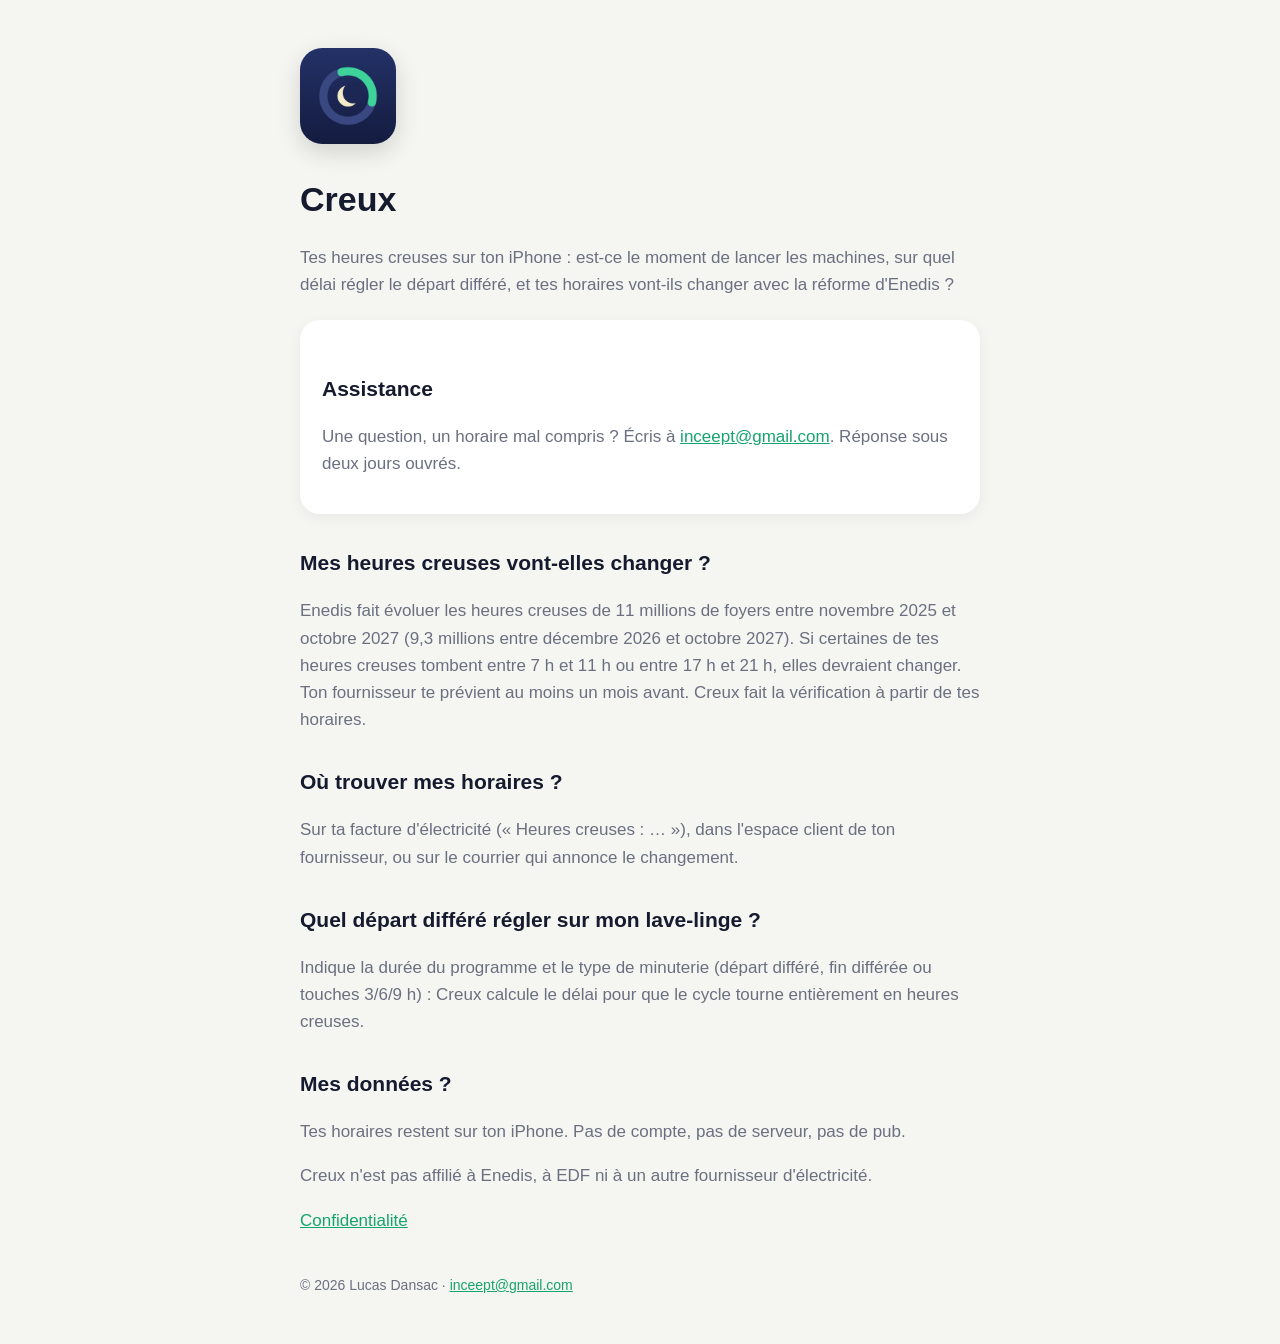
==== index.html @ 55c5c660 "Site Creux : assistance et confidentialité Co-Authored-By: Claude Opus 5.5 <noreply@anthropic.com>" ====
<!doctype html>
<html lang="fr"><head><meta charset="utf-8"><meta name="viewport" content="width=device-width,initial-scale=1">
<title>Creux — Assistance</title><meta name="description" content="Tes heures creuses sur iPhone : est-ce le moment de lancer les machines, quel départ différé régler, et tes horaires vont-ils changer avec la réforme Enedis ?"><link rel="stylesheet" href="style.css"></head>
<body><main><img class="icon" src="icon.png" alt="">
<h1>Creux</h1><p>Tes heures creuses sur ton iPhone : est-ce le moment de lancer les machines, sur quel délai régler le départ différé, et tes horaires vont-ils changer avec la réforme d'Enedis ?</p>
<div class="card"><h2>Assistance</h2><p>Une question, un horaire mal compris ? Écris à <a href="mailto:inceept@gmail.com?subject=Creux">inceept@gmail.com</a>. Réponse sous deux jours ouvrés.</p></div>
<h2>Mes heures creuses vont-elles changer ?</h2>
<p>Enedis fait évoluer les heures creuses de 11 millions de foyers entre novembre 2025 et octobre 2027 (9,3 millions entre décembre 2026 et octobre 2027). Si certaines de tes heures creuses tombent entre 7 h et 11 h ou entre 17 h et 21 h, elles devraient changer. Ton fournisseur te prévient au moins un mois avant. Creux fait la vérification à partir de tes horaires.</p>
<h2>Où trouver mes horaires ?</h2><p>Sur ta facture d'électricité (« Heures creuses : … »), dans l'espace client de ton fournisseur, ou sur le courrier qui annonce le changement.</p>
<h2>Quel départ différé régler sur mon lave-linge ?</h2><p>Indique la durée du programme et le type de minuterie (départ différé, fin différée ou touches 3/6/9 h) : Creux calcule le délai pour que le cycle tourne entièrement en heures creuses.</p>
<h2>Mes données ?</h2><p>Tes horaires restent sur ton iPhone. Pas de compte, pas de serveur, pas de pub.</p>
<p>Creux n'est pas affilié à Enedis, à EDF ni à un autre fournisseur d'électricité.</p>
<p><a href="confidentialite.html">Confidentialité</a></p><footer>© 2026 Lucas Dansac · <a href="mailto:inceept@gmail.com">inceept@gmail.com</a></footer></main></body></html>
---- style.css ----
:root{--bg:#F5F6F1;--ink:#151A2E;--muted:#6B6F80;--accent:#16A36F;--card:#fff}
@media (prefers-color-scheme:dark){:root{--bg:#0E1120;--ink:#F3F1EC;--muted:#A8ABB8;--card:#1B1E2E}}
*{box-sizing:border-box}body{margin:0;background:var(--bg);color:var(--ink);font:17px/1.6 -apple-system,BlinkMacSystemFont,"Segoe UI",sans-serif}
main{max-width:720px;margin:0 auto;padding:48px 20px}img.icon{width:96px;height:96px;border-radius:22px;box-shadow:0 8px 24px rgba(0,0,0,.15)}
h1{font-size:34px;margin:20px 0 6px}h2{font-size:21px;margin-top:32px}p,li{color:var(--muted)}a{color:var(--accent)}
.card{background:var(--card);border-radius:20px;padding:20px 22px;margin:22px 0;box-shadow:0 4px 16px rgba(0,0,0,.05)}
footer{margin-top:40px;font-size:14px;color:var(--muted)}
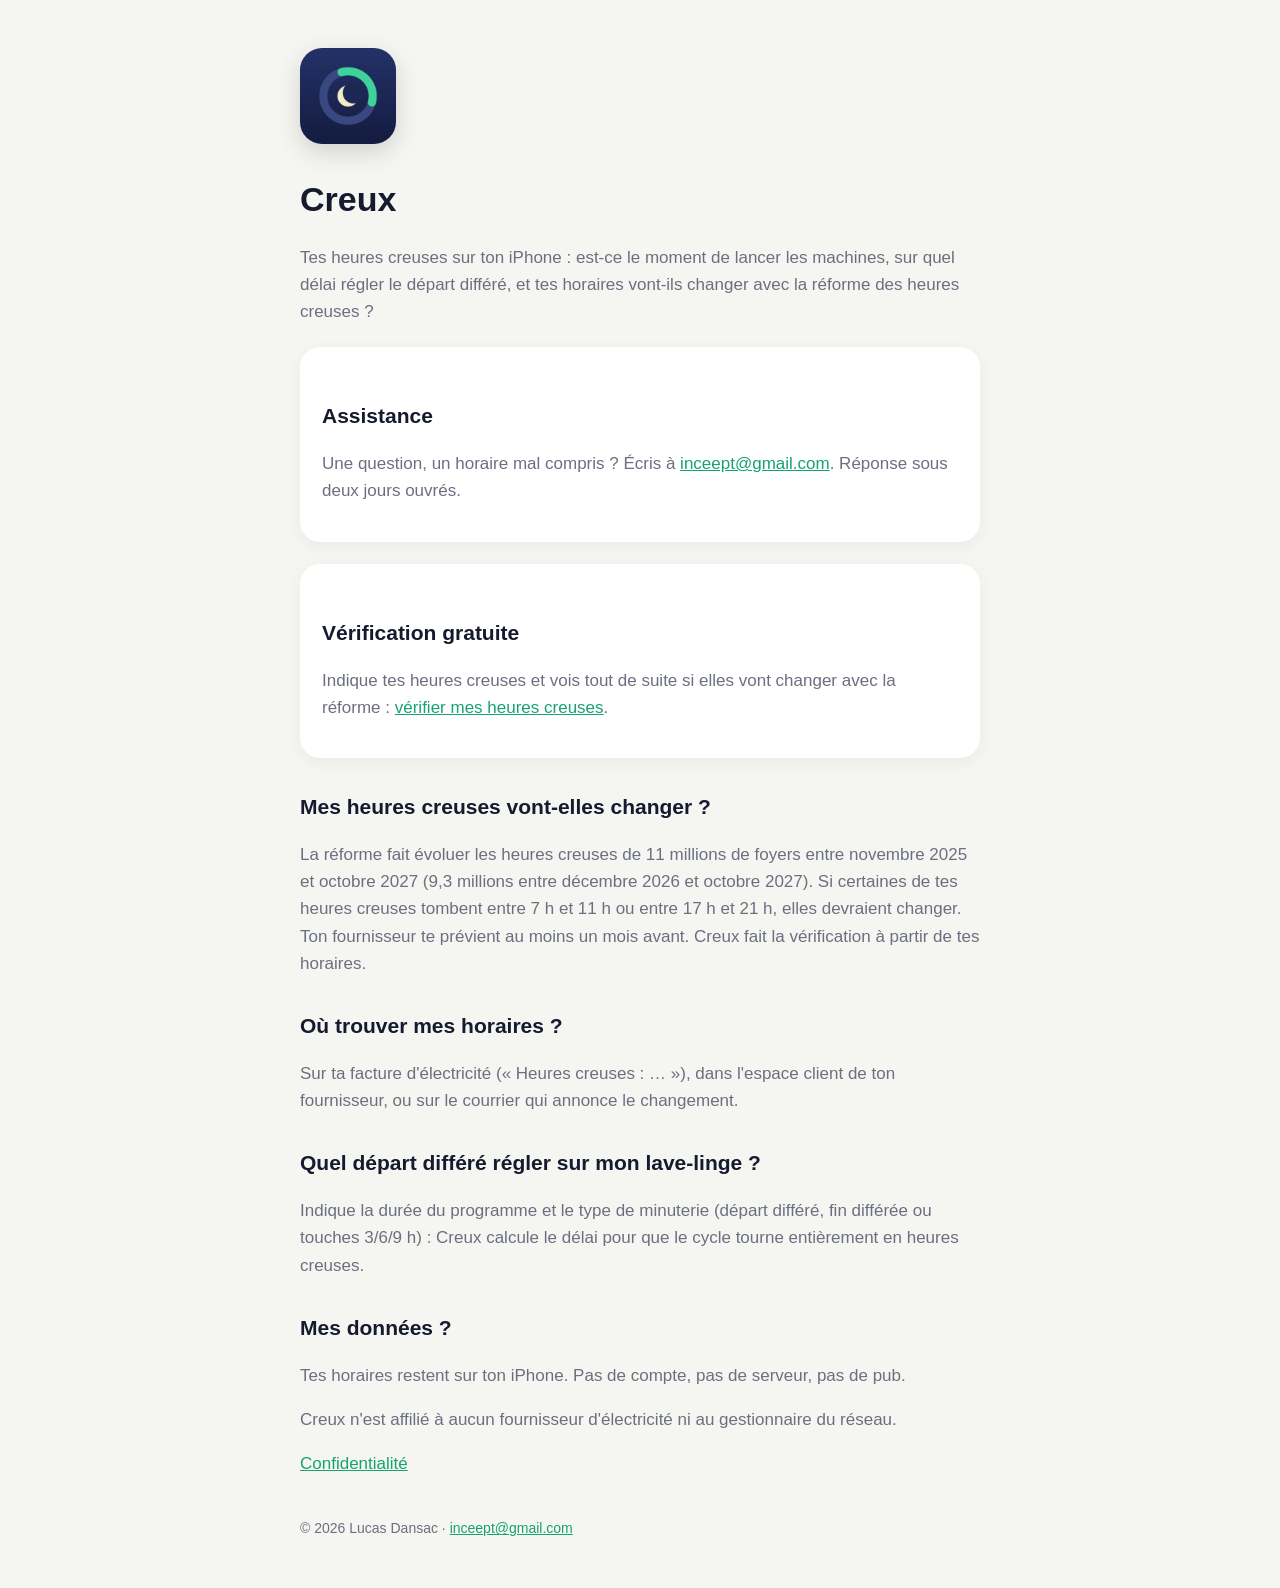
==== commit 7d5fa3b8: "Vérification gratuite des heures creuses (réforme), renvoie vers Creux ; marques retirées du site - " ====
--- a/index.html
+++ b/index.html
@@ -1,13 +1,14 @@
 <!doctype html>
 <html lang="fr"><head><meta charset="utf-8"><meta name="viewport" content="width=device-width,initial-scale=1">
-<title>Creux — Assistance</title><meta name="description" content="Tes heures creuses sur iPhone : est-ce le moment de lancer les machines, quel départ différé régler, et tes horaires vont-ils changer avec la réforme Enedis ?"><link rel="stylesheet" href="style.css"></head>
+<title>Creux — Assistance</title><meta name="description" content="Tes heures creuses sur iPhone : est-ce le moment de lancer les machines, quel départ différé régler, et tes horaires vont-ils changer avec la réforme des heures creuses ?"><link rel="stylesheet" href="style.css"></head>
 <body><main><img class="icon" src="icon.png" alt="">
-<h1>Creux</h1><p>Tes heures creuses sur ton iPhone : est-ce le moment de lancer les machines, sur quel délai régler le départ différé, et tes horaires vont-ils changer avec la réforme d'Enedis ?</p>
+<h1>Creux</h1><p>Tes heures creuses sur ton iPhone : est-ce le moment de lancer les machines, sur quel délai régler le départ différé, et tes horaires vont-ils changer avec la réforme des heures creuses ?</p>
 <div class="card"><h2>Assistance</h2><p>Une question, un horaire mal compris ? Écris à <a href="mailto:inceept@gmail.com?subject=Creux">inceept@gmail.com</a>. Réponse sous deux jours ouvrés.</p></div>
+<div class="card"><h2>Vérification gratuite</h2><p>Indique tes heures creuses et vois tout de suite si elles vont changer avec la réforme : <a href="verifier-heures-creuses.html">vérifier mes heures creuses</a>.</p></div>
 <h2>Mes heures creuses vont-elles changer ?</h2>
-<p>Enedis fait évoluer les heures creuses de 11 millions de foyers entre novembre 2025 et octobre 2027 (9,3 millions entre décembre 2026 et octobre 2027). Si certaines de tes heures creuses tombent entre 7 h et 11 h ou entre 17 h et 21 h, elles devraient changer. Ton fournisseur te prévient au moins un mois avant. Creux fait la vérification à partir de tes horaires.</p>
+<p>La réforme fait évoluer les heures creuses de 11 millions de foyers entre novembre 2025 et octobre 2027 (9,3 millions entre décembre 2026 et octobre 2027). Si certaines de tes heures creuses tombent entre 7 h et 11 h ou entre 17 h et 21 h, elles devraient changer. Ton fournisseur te prévient au moins un mois avant. Creux fait la vérification à partir de tes horaires.</p>
 <h2>Où trouver mes horaires ?</h2><p>Sur ta facture d'électricité (« Heures creuses : … »), dans l'espace client de ton fournisseur, ou sur le courrier qui annonce le changement.</p>
 <h2>Quel départ différé régler sur mon lave-linge ?</h2><p>Indique la durée du programme et le type de minuterie (départ différé, fin différée ou touches 3/6/9 h) : Creux calcule le délai pour que le cycle tourne entièrement en heures creuses.</p>
 <h2>Mes données ?</h2><p>Tes horaires restent sur ton iPhone. Pas de compte, pas de serveur, pas de pub.</p>
-<p>Creux n'est pas affilié à Enedis, à EDF ni à un autre fournisseur d'électricité.</p>
+<p>Creux n'est affilié à aucun fournisseur d'électricité ni au gestionnaire du réseau.</p>
 <p><a href="confidentialite.html">Confidentialité</a></p><footer>© 2026 Lucas Dansac · <a href="mailto:inceept@gmail.com">inceept@gmail.com</a></footer></main></body></html>
--- a/style.css
+++ b/style.css
@@ -4,4 +4,21 @@
 main{max-width:720px;margin:0 auto;padding:48px 20px}img.icon{width:96px;height:96px;border-radius:22px;box-shadow:0 8px 24px rgba(0,0,0,.15)}
 h1{font-size:34px;margin:20px 0 6px}h2{font-size:21px;margin-top:32px}p,li{color:var(--muted)}a{color:var(--accent)}
 .card{background:var(--card);border-radius:20px;padding:20px 22px;margin:22px 0;box-shadow:0 4px 16px rgba(0,0,0,.05)}
-footer{margin-top:40px;font-size:14px;color:var(--muted)}+footer{margin-top:40px;font-size:14px;color:var(--muted)}.petit{font-size:17px;margin-top:0}
+.plage{display:flex;align-items:center;gap:8px;flex-wrap:wrap;margin:8px 0;color:var(--ink)}
+.plage label{display:flex;align-items:center;gap:6px;color:var(--ink)}
+.plage select{font:inherit;padding:7px 8px;border-radius:10px;border:1px solid rgba(127,127,127,.35);background:var(--bg);color:var(--ink)}
+.saison{display:flex;gap:8px;align-items:center;margin:14px 0 6px;color:var(--ink)}
+#ete{border-left:3px solid var(--accent);padding-left:12px}
+#resultat{margin-top:18px}#resultat h2{margin-top:6px}
+.frise{margin:6px 0 14px}.frise svg{width:100%;height:28px;border-radius:8px;background:rgba(127,127,127,.12);display:block}
+.frise .pic{fill:rgba(220,70,60,.28)}.frise .creux{fill:var(--accent)}
+.heures{position:relative;height:18px;font-size:12px;color:var(--muted)}.heures span{position:absolute;transform:translateX(-50%)}
+.heures span:first-child{transform:none}.heures span:last-child{transform:translateX(-100%)}
+.legende{font-size:14px;margin:4px 0}.pastille{display:inline-block;width:12px;height:12px;border-radius:3px;vertical-align:-1px}
+.pastille.creux{background:var(--accent)}.pastille.pic{background:rgba(220,70,60,.35)}
+.constat{border-radius:12px;padding:10px 12px;color:var(--ink)}.constat.ok{background:rgba(22,163,111,.12)}.constat.warning{background:rgba(232,150,40,.15)}
+.note{font-size:13px}
+.cta{background:var(--accent);border-radius:20px;padding:20px 22px;margin:28px 0}.cta p,.cta strong{color:#fff}
+.cta .btn{display:inline-block;background:#fff;color:#0E7A52;font-weight:700;border-radius:12px;padding:10px 16px;text-decoration:none;margin-top:6px}
+.heures span{white-space:nowrap}
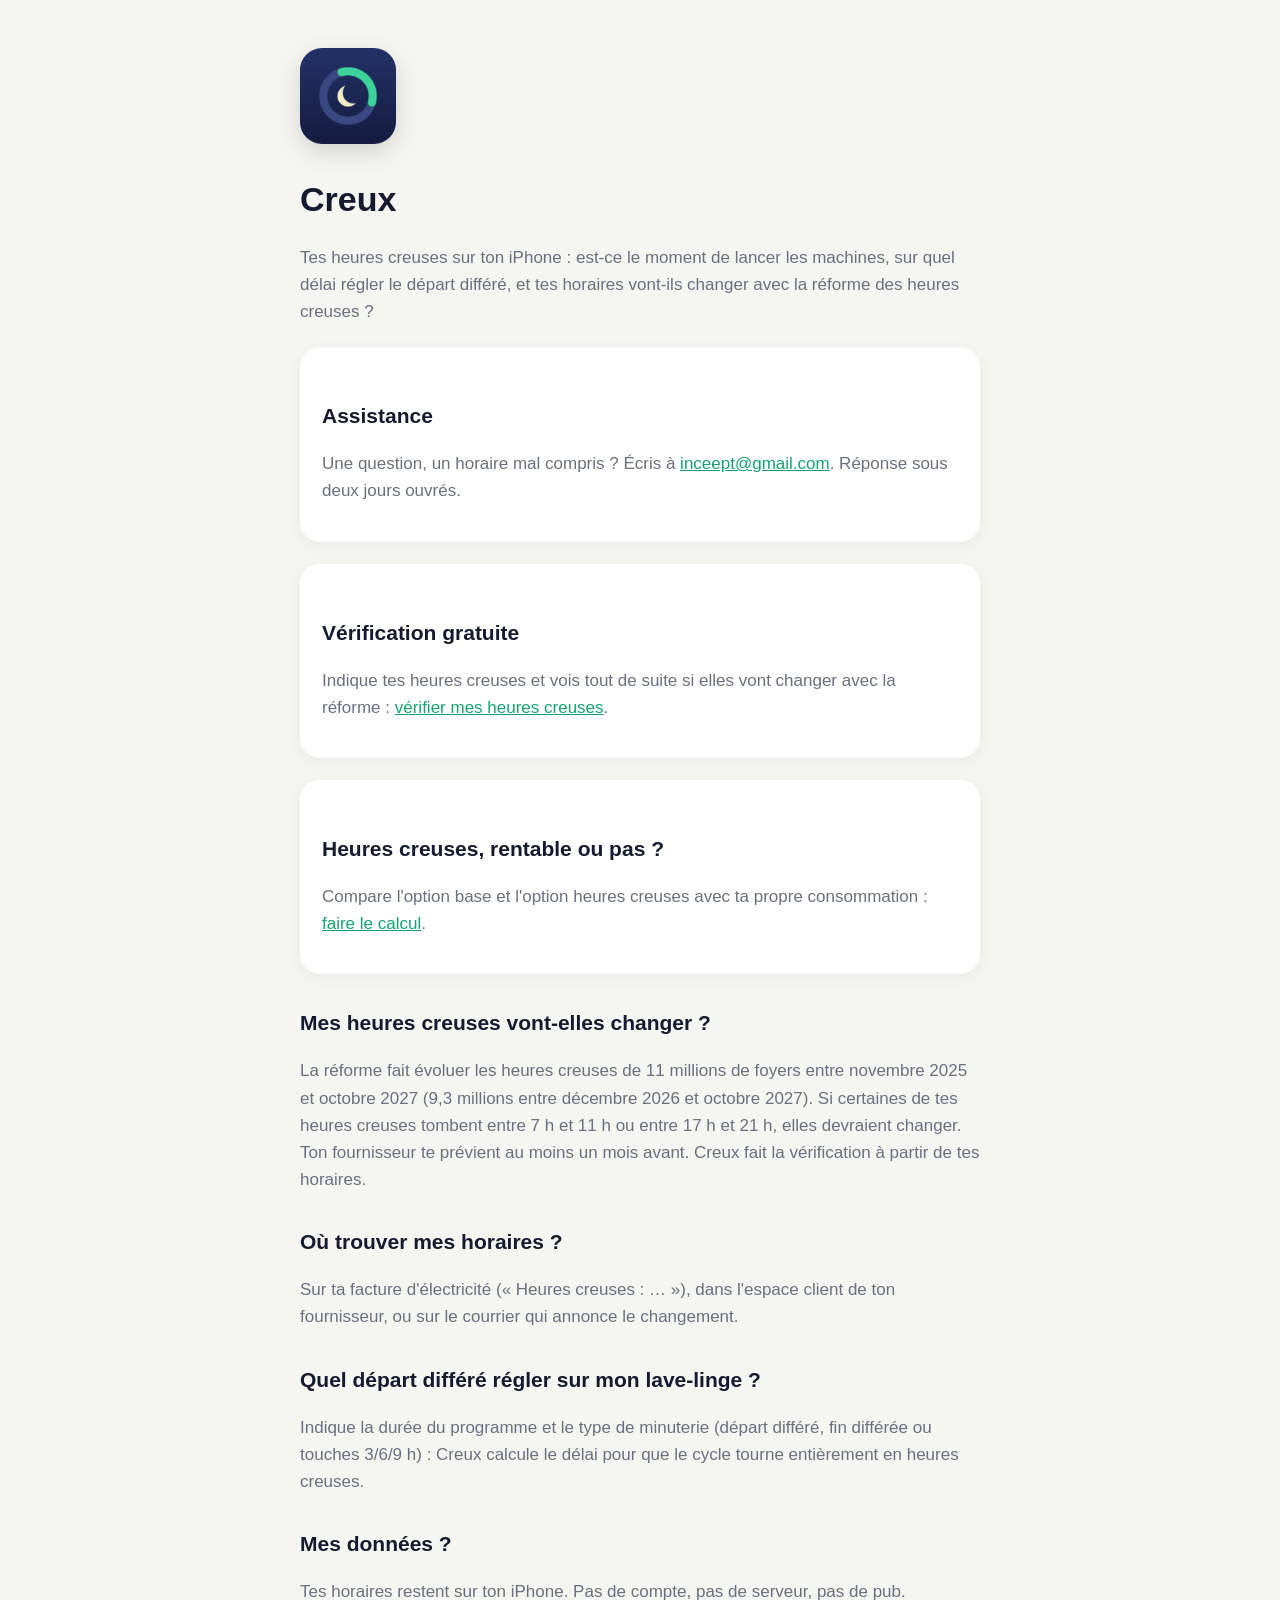
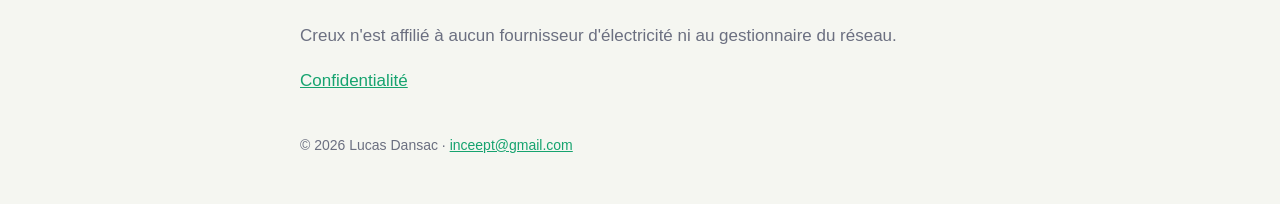
==== commit af8de03d: "Simulateur gratuit : l'option heures creuses est-elle rentable ? Base contre HP/HC avec la consommat" ====
--- a/index.html
+++ b/index.html
@@ -5,6 +5,7 @@
 <h1>Creux</h1><p>Tes heures creuses sur ton iPhone : est-ce le moment de lancer les machines, sur quel délai régler le départ différé, et tes horaires vont-ils changer avec la réforme des heures creuses ?</p>
 <div class="card"><h2>Assistance</h2><p>Une question, un horaire mal compris ? Écris à <a href="mailto:inceept@gmail.com?subject=Creux">inceept@gmail.com</a>. Réponse sous deux jours ouvrés.</p></div>
 <div class="card"><h2>Vérification gratuite</h2><p>Indique tes heures creuses et vois tout de suite si elles vont changer avec la réforme : <a href="verifier-heures-creuses.html">vérifier mes heures creuses</a>.</p></div>
+<div class="card"><h2>Heures creuses, rentable ou pas ?</h2><p>Compare l'option base et l'option heures creuses avec ta propre consommation : <a href="heures-creuses-rentable.html">faire le calcul</a>.</p></div>
 <h2>Mes heures creuses vont-elles changer ?</h2>
 <p>La réforme fait évoluer les heures creuses de 11 millions de foyers entre novembre 2025 et octobre 2027 (9,3 millions entre décembre 2026 et octobre 2027). Si certaines de tes heures creuses tombent entre 7 h et 11 h ou entre 17 h et 21 h, elles devraient changer. Ton fournisseur te prévient au moins un mois avant. Creux fait la vérification à partir de tes horaires.</p>
 <h2>Où trouver mes horaires ?</h2><p>Sur ta facture d'électricité (« Heures creuses : … »), dans l'espace client de ton fournisseur, ou sur le courrier qui annonce le changement.</p>
--- a/style.css
+++ b/style.css
@@ -22,3 +22,11 @@
 .cta{background:var(--accent);border-radius:20px;padding:20px 22px;margin:28px 0}.cta p,.cta strong{color:#fff}
 .cta .btn{display:inline-block;background:#fff;color:#0E7A52;font-weight:700;border-radius:12px;padding:10px 16px;text-decoration:none;margin-top:6px}
 .heures span{white-space:nowrap}
+.champs{display:grid;grid-template-columns:1fr 1fr;gap:14px 18px}
+.champs label{display:flex;flex-direction:column;gap:4px;font-size:14px;color:var(--muted)}
+.champs label span{display:flex;align-items:center;gap:6px;color:var(--ink)}
+.champs input{width:100%;font:inherit;font-size:17px;padding:9px 10px;border-radius:10px;border:1px solid rgba(127,127,127,.35);background:var(--bg);color:var(--ink)}
+.champs small{font-size:12px}
+#resultat table{width:100%;border-collapse:collapse}#resultat td{padding:8px 0;border-top:1px solid rgba(127,127,127,.2);color:var(--ink);vertical-align:top}
+#resultat td:last-child{text-align:right;padding-left:12px}
+@media (max-width:560px){.champs{grid-template-columns:1fr}#resultat td:last-child{text-align:left}}
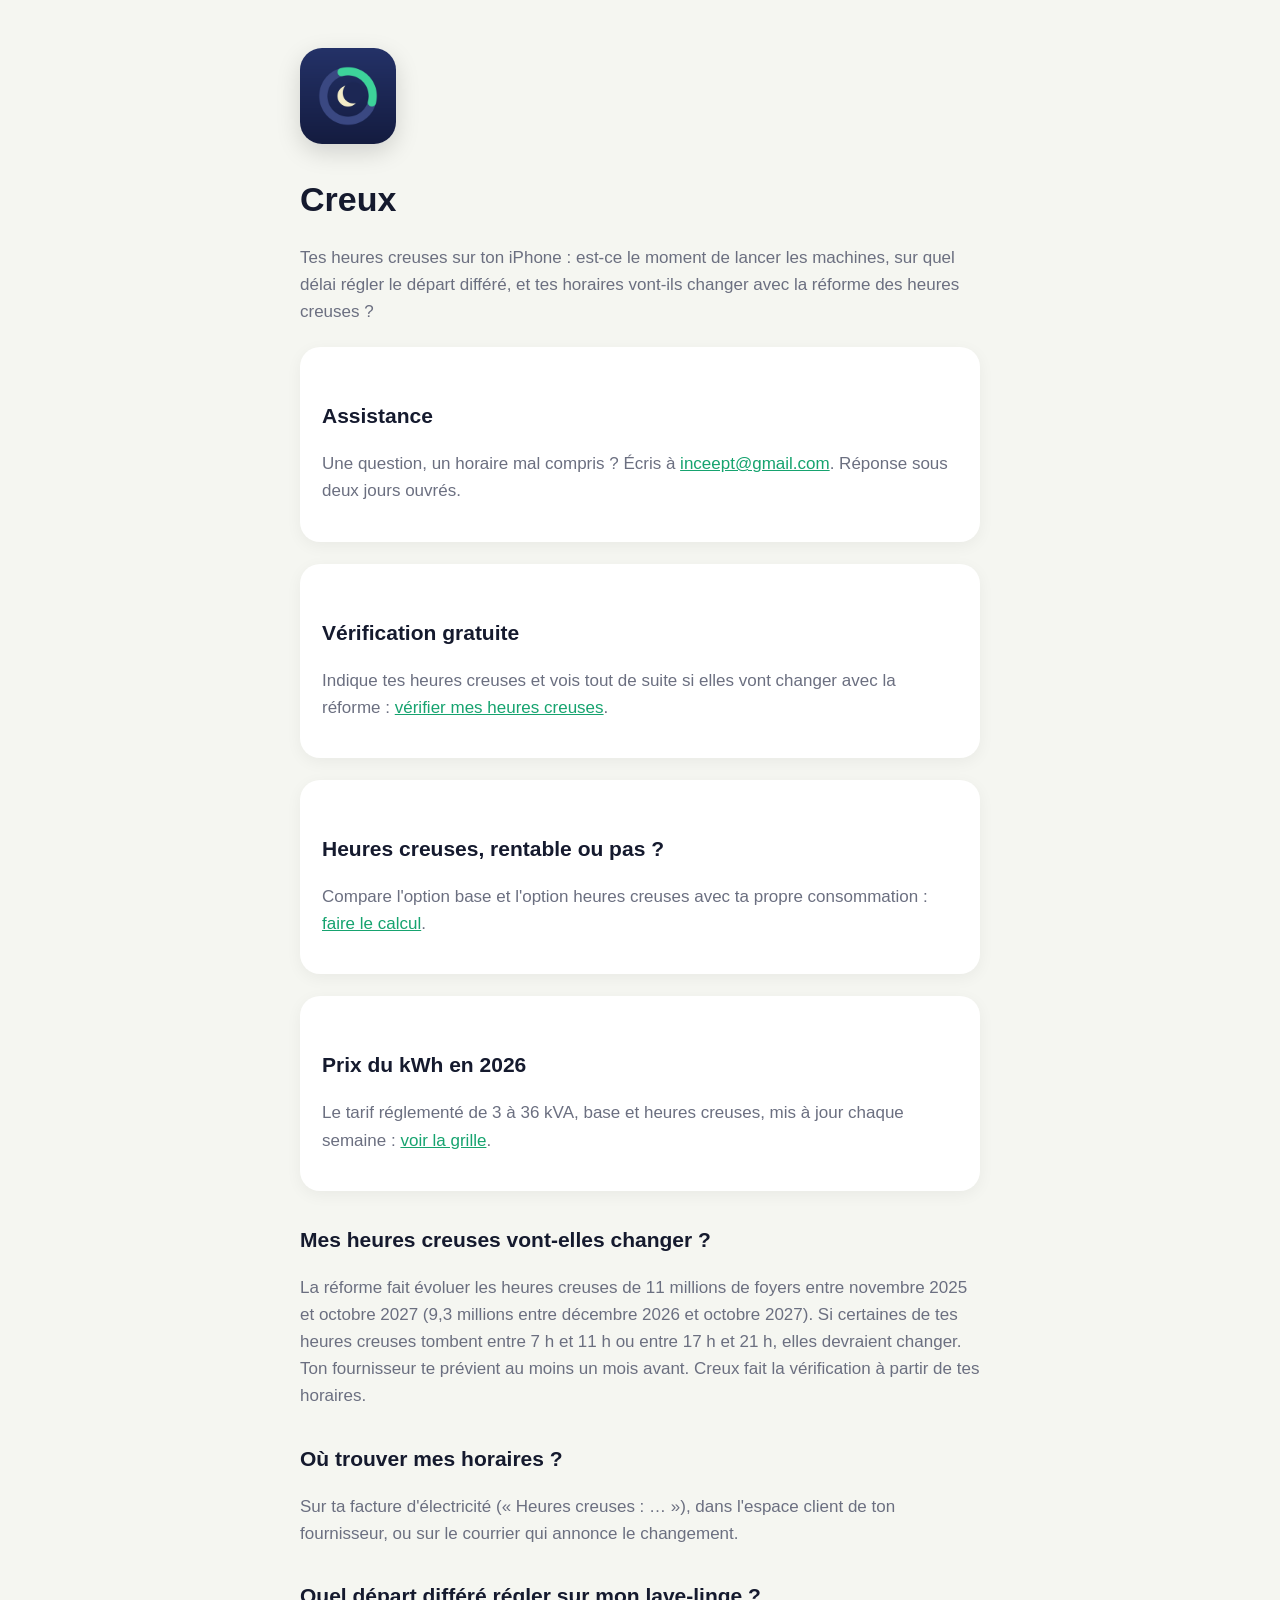
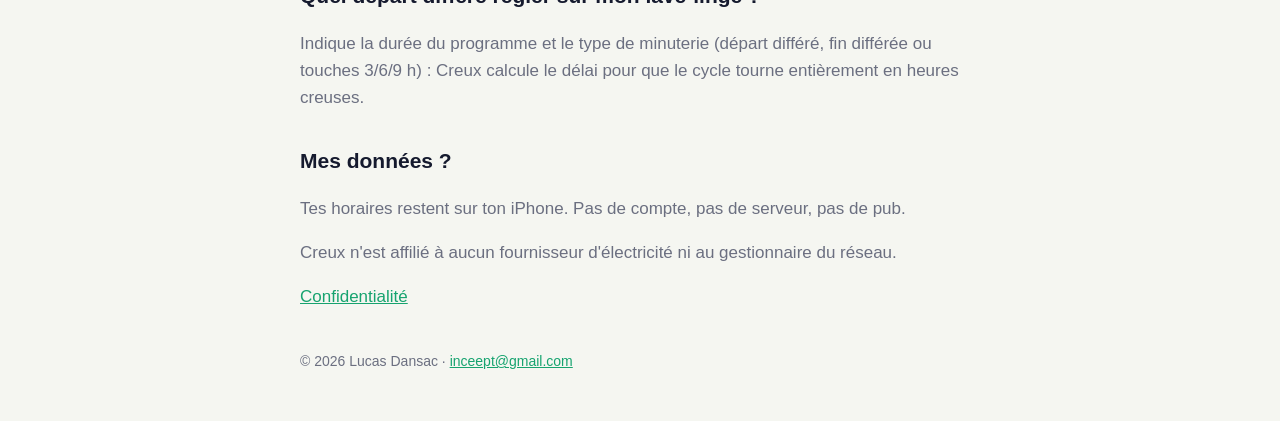
==== commit cfad5785: "Grille des prix du kWh de 3 à 36 kVA, régénérée chaque semaine depuis la CRE Co-Authored-By: Claude " ====
--- a/index.html
+++ b/index.html
@@ -6,6 +6,7 @@
 <div class="card"><h2>Assistance</h2><p>Une question, un horaire mal compris ? Écris à <a href="mailto:inceept@gmail.com?subject=Creux">inceept@gmail.com</a>. Réponse sous deux jours ouvrés.</p></div>
 <div class="card"><h2>Vérification gratuite</h2><p>Indique tes heures creuses et vois tout de suite si elles vont changer avec la réforme : <a href="verifier-heures-creuses.html">vérifier mes heures creuses</a>.</p></div>
 <div class="card"><h2>Heures creuses, rentable ou pas ?</h2><p>Compare l'option base et l'option heures creuses avec ta propre consommation : <a href="heures-creuses-rentable.html">faire le calcul</a>.</p></div>
+<div class="card"><h2>Prix du kWh en 2026</h2><p>Le tarif réglementé de 3 à 36 kVA, base et heures creuses, mis à jour chaque semaine : <a href="prix-kwh-electricite.html">voir la grille</a>.</p></div>
 <h2>Mes heures creuses vont-elles changer ?</h2>
 <p>La réforme fait évoluer les heures creuses de 11 millions de foyers entre novembre 2025 et octobre 2027 (9,3 millions entre décembre 2026 et octobre 2027). Si certaines de tes heures creuses tombent entre 7 h et 11 h ou entre 17 h et 21 h, elles devraient changer. Ton fournisseur te prévient au moins un mois avant. Creux fait la vérification à partir de tes horaires.</p>
 <h2>Où trouver mes horaires ?</h2><p>Sur ta facture d'électricité (« Heures creuses : … »), dans l'espace client de ton fournisseur, ou sur le courrier qui annonce le changement.</p>
--- a/style.css
+++ b/style.css
@@ -30,3 +30,7 @@
 #resultat table{width:100%;border-collapse:collapse}#resultat td{padding:8px 0;border-top:1px solid rgba(127,127,127,.2);color:var(--ink);vertical-align:top}
 #resultat td:last-child{text-align:right;padding-left:12px}
 @media (max-width:560px){.champs{grid-template-columns:1fr}#resultat td:last-child{text-align:left}}
+.grille{overflow-x:auto;padding:8px 12px}.grille table{width:100%;border-collapse:collapse;font-size:15px}
+.grille th{font-size:12px;text-align:right;color:var(--muted);font-weight:600;padding:8px 6px;vertical-align:bottom}
+.grille td{text-align:right;padding:8px 6px;border-top:1px solid rgba(127,127,127,.2);color:var(--ink);white-space:nowrap}
+.grille th:first-child,.grille td:first-child{text-align:left}.grille small{color:var(--muted);font-size:12px}
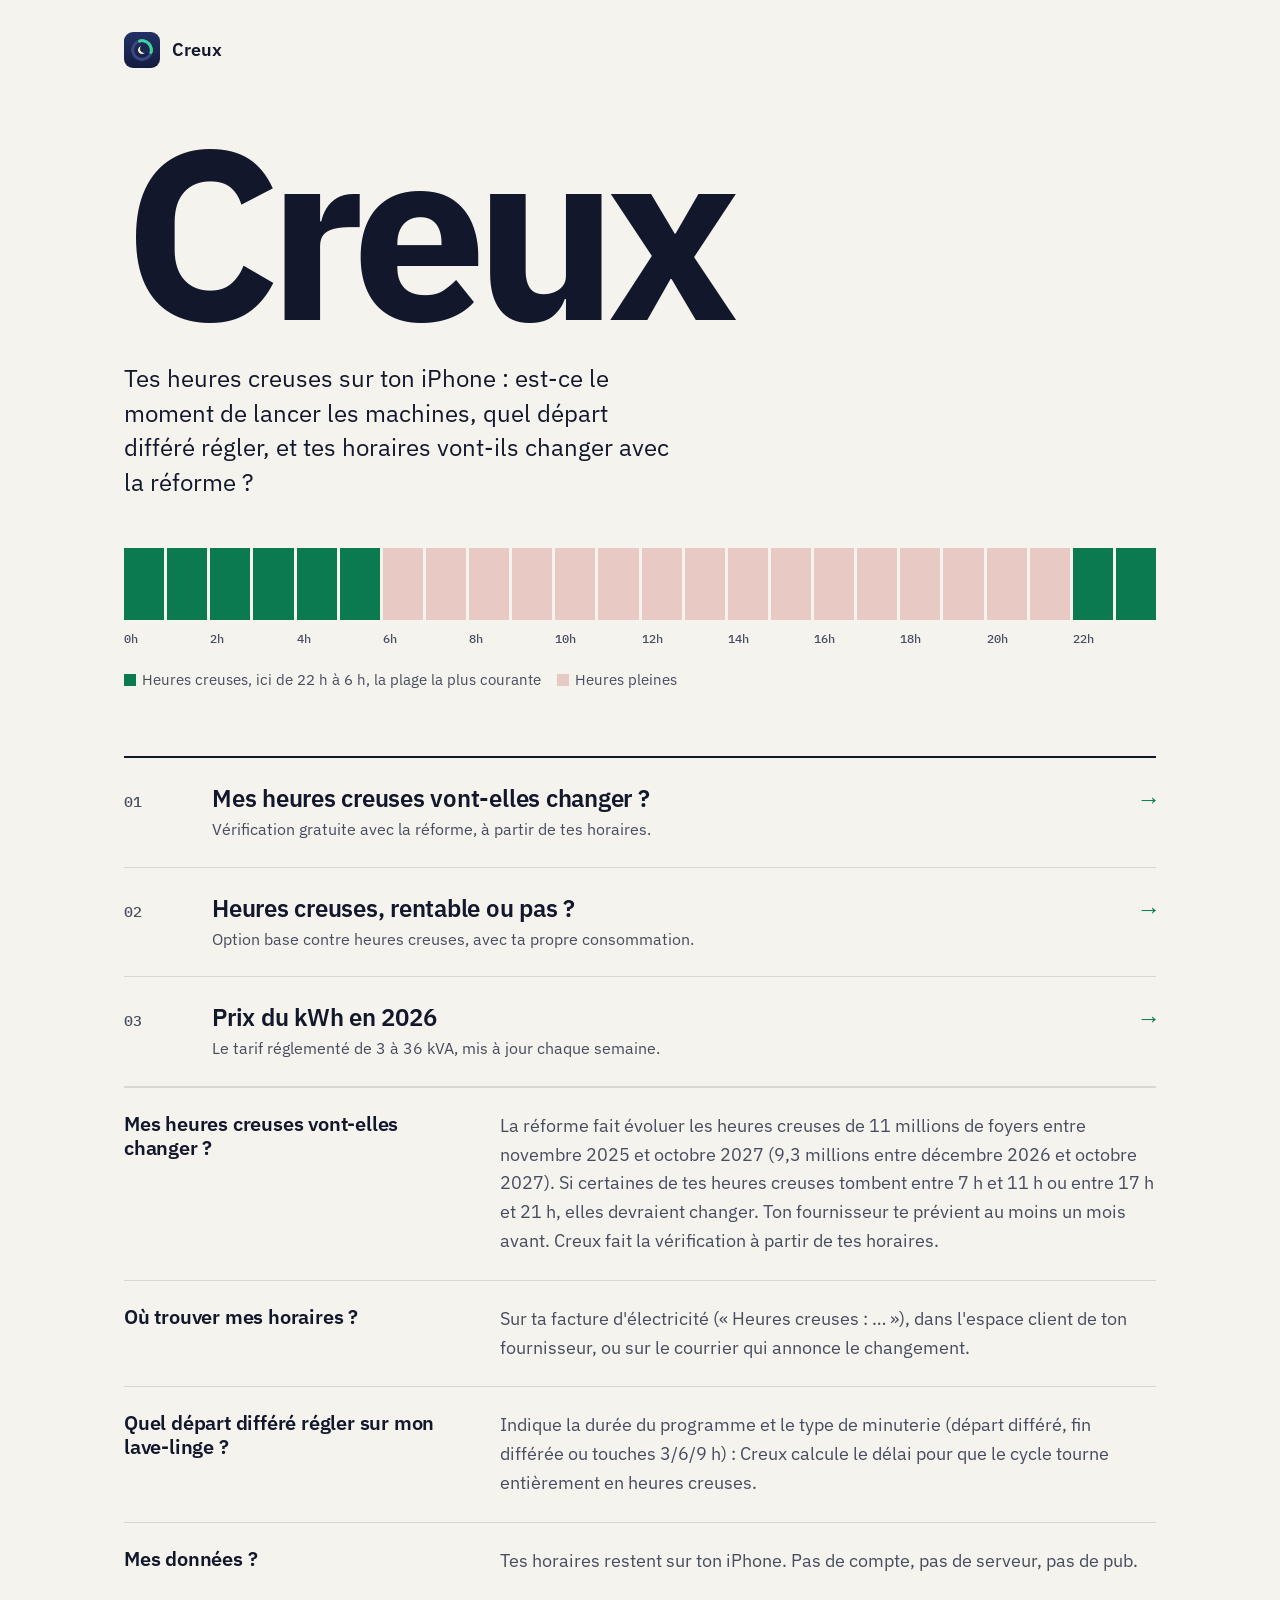
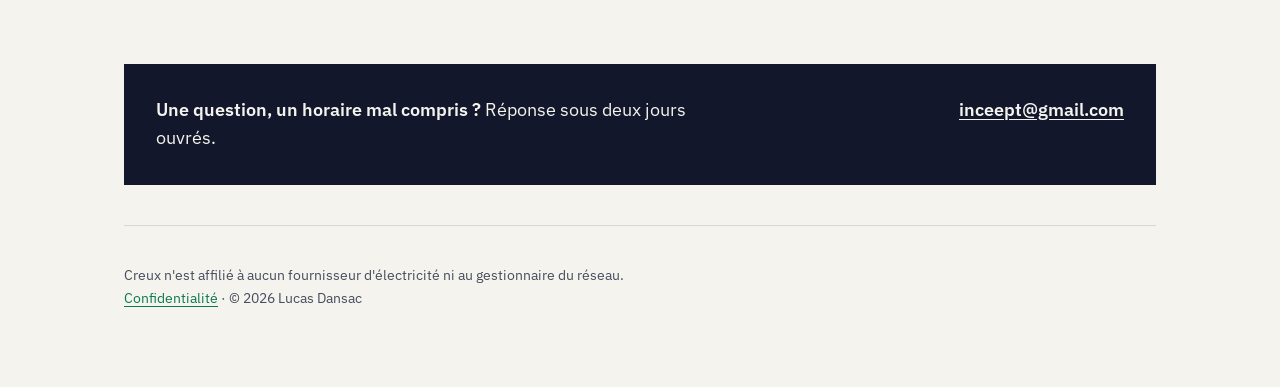
==== commit 07d8f2dc: "Site : nouvelle identité (IBM Plex, la journée en 24 cases, outils en lignes de facture, plus de tir" ====
--- a/index.html
+++ b/index.html
@@ -1,16 +1,19 @@
 <!doctype html>
 <html lang="fr"><head><meta charset="utf-8"><meta name="viewport" content="width=device-width,initial-scale=1">
-<title>Creux — Assistance</title><meta name="description" content="Tes heures creuses sur iPhone : est-ce le moment de lancer les machines, quel départ différé régler, et tes horaires vont-ils changer avec la réforme des heures creuses ?"><link rel="stylesheet" href="style.css"></head>
-<body><main><img class="icon" src="icon.png" alt="">
-<h1>Creux</h1><p>Tes heures creuses sur ton iPhone : est-ce le moment de lancer les machines, sur quel délai régler le départ différé, et tes horaires vont-ils changer avec la réforme des heures creuses ?</p>
-<div class="card"><h2>Assistance</h2><p>Une question, un horaire mal compris ? Écris à <a href="mailto:inceept@gmail.com?subject=Creux">inceept@gmail.com</a>. Réponse sous deux jours ouvrés.</p></div>
-<div class="card"><h2>Vérification gratuite</h2><p>Indique tes heures creuses et vois tout de suite si elles vont changer avec la réforme : <a href="verifier-heures-creuses.html">vérifier mes heures creuses</a>.</p></div>
-<div class="card"><h2>Heures creuses, rentable ou pas ?</h2><p>Compare l'option base et l'option heures creuses avec ta propre consommation : <a href="heures-creuses-rentable.html">faire le calcul</a>.</p></div>
-<div class="card"><h2>Prix du kWh en 2026</h2><p>Le tarif réglementé de 3 à 36 kVA, base et heures creuses, mis à jour chaque semaine : <a href="prix-kwh-electricite.html">voir la grille</a>.</p></div>
-<h2>Mes heures creuses vont-elles changer ?</h2>
-<p>La réforme fait évoluer les heures creuses de 11 millions de foyers entre novembre 2025 et octobre 2027 (9,3 millions entre décembre 2026 et octobre 2027). Si certaines de tes heures creuses tombent entre 7 h et 11 h ou entre 17 h et 21 h, elles devraient changer. Ton fournisseur te prévient au moins un mois avant. Creux fait la vérification à partir de tes horaires.</p>
-<h2>Où trouver mes horaires ?</h2><p>Sur ta facture d'électricité (« Heures creuses : … »), dans l'espace client de ton fournisseur, ou sur le courrier qui annonce le changement.</p>
-<h2>Quel départ différé régler sur mon lave-linge ?</h2><p>Indique la durée du programme et le type de minuterie (départ différé, fin différée ou touches 3/6/9 h) : Creux calcule le délai pour que le cycle tourne entièrement en heures creuses.</p>
-<h2>Mes données ?</h2><p>Tes horaires restent sur ton iPhone. Pas de compte, pas de serveur, pas de pub.</p>
-<p>Creux n'est affilié à aucun fournisseur d'électricité ni au gestionnaire du réseau.</p>
-<p><a href="confidentialite.html">Confidentialité</a></p><footer>© 2026 Lucas Dansac · <a href="mailto:inceept@gmail.com">inceept@gmail.com</a></footer></main></body></html>
+<title>Creux : assistance</title><meta name="description" content="Tes heures creuses sur iPhone : est-ce le moment de lancer les machines, quel départ différé régler, et tes horaires vont-ils changer avec la réforme des heures creuses ?"><link rel="preload" href="fonts/plex-sans.woff2" as="font" type="font/woff2" crossorigin><link rel="stylesheet" href="style.css"></head>
+<body><main><a class="marque" href="index.html"><img src="icon.png" alt="">Creux</a>
+<h1 class="geant">Creux</h1>
+<p class="chapeau">Tes heures creuses sur ton iPhone : est-ce le moment de lancer les machines, quel départ différé régler, et tes horaires vont-ils changer avec la réforme ?</p>
+<figure class="journee"><ol aria-label="Une journée en 24 heures, heures creuses de 22 h à 6 h"><li class="c"><span>0h</span></li><li class="c"><span>1h</span></li><li class="c"><span>2h</span></li><li class="c"><span>3h</span></li><li class="c"><span>4h</span></li><li class="c"><span>5h</span></li><li><span>6h</span></li><li><span>7h</span></li><li><span>8h</span></li><li><span>9h</span></li><li><span>10h</span></li><li><span>11h</span></li><li><span>12h</span></li><li><span>13h</span></li><li><span>14h</span></li><li><span>15h</span></li><li><span>16h</span></li><li><span>17h</span></li><li><span>18h</span></li><li><span>19h</span></li><li><span>20h</span></li><li><span>21h</span></li><li class="c"><span>22h</span></li><li class="c"><span>23h</span></li></ol>
+<p><span class="clef"></span>Heures creuses, ici de 22 h à 6 h, la plage la plus courante<span class="clef p"></span>Heures pleines</p></figure>
+<ul class="lignes">
+<li><a href="verifier-heures-creuses.html"><span class="n">01</span><span><b>Mes heures creuses vont-elles changer ?</b><small>Vérification gratuite avec la réforme, à partir de tes horaires.</small></span><span class="fl" aria-hidden="true">→</span></a></li>
+<li><a href="heures-creuses-rentable.html"><span class="n">02</span><span><b>Heures creuses, rentable ou pas ?</b><small>Option base contre heures creuses, avec ta propre consommation.</small></span><span class="fl" aria-hidden="true">→</span></a></li>
+<li><a href="prix-kwh-electricite.html"><span class="n">03</span><span><b>Prix du kWh en 2026</b><small>Le tarif réglementé de 3 à 36 kVA, mis à jour chaque semaine.</small></span><span class="fl" aria-hidden="true">→</span></a></li>
+</ul>
+<section class="faq"><h2>Mes heures creuses vont-elles changer ?</h2><p>La réforme fait évoluer les heures creuses de 11 millions de foyers entre novembre 2025 et octobre 2027 (9,3 millions entre décembre 2026 et octobre 2027). Si certaines de tes heures creuses tombent entre 7 h et 11 h ou entre 17 h et 21 h, elles devraient changer. Ton fournisseur te prévient au moins un mois avant. Creux fait la vérification à partir de tes horaires.</p></section>
+<section class="faq"><h2>Où trouver mes horaires ?</h2><p>Sur ta facture d'électricité (« Heures creuses : … »), dans l'espace client de ton fournisseur, ou sur le courrier qui annonce le changement.</p></section>
+<section class="faq"><h2>Quel départ différé régler sur mon lave-linge ?</h2><p>Indique la durée du programme et le type de minuterie (départ différé, fin différée ou touches 3/6/9 h) : Creux calcule le délai pour que le cycle tourne entièrement en heures creuses.</p></section>
+<section class="faq"><h2>Mes données ?</h2><p>Tes horaires restent sur ton iPhone. Pas de compte, pas de serveur, pas de pub.</p></section>
+<div class="support"><p><strong>Une question, un horaire mal compris ?</strong> Réponse sous deux jours ouvrés.</p><a href="mailto:inceept@gmail.com?subject=Creux">inceept@gmail.com</a></div>
+<footer><p>Creux n'est affilié à aucun fournisseur d'électricité ni au gestionnaire du réseau. <a href="confidentialite.html">Confidentialité</a> · © 2026 Lucas Dansac</p></footer></main></body></html>
--- a/style.css
+++ b/style.css
@@ -1,34 +1,82 @@
-:root{--bg:#F5F6F1;--ink:#151A2E;--muted:#6B6F80;--accent:#16A36F;--card:#fff}
-@media (prefers-color-scheme:dark){:root{--bg:#0E1120;--ink:#F3F1EC;--muted:#A8ABB8;--card:#1B1E2E}}
-*{box-sizing:border-box}body{margin:0;background:var(--bg);color:var(--ink);font:17px/1.6 -apple-system,BlinkMacSystemFont,"Segoe UI",sans-serif}
-main{max-width:720px;margin:0 auto;padding:48px 20px}img.icon{width:96px;height:96px;border-radius:22px;box-shadow:0 8px 24px rgba(0,0,0,.15)}
-h1{font-size:34px;margin:20px 0 6px}h2{font-size:21px;margin-top:32px}p,li{color:var(--muted)}a{color:var(--accent)}
-.card{background:var(--card);border-radius:20px;padding:20px 22px;margin:22px 0;box-shadow:0 4px 16px rgba(0,0,0,.05)}
+/* Creux : une facture d'électricité bien lue. IBM Plex, chiffres en mono, un seul vert. Échelle de 8 px. */
+@font-face{font-family:"Plex";src:url(fonts/plex-sans.woff2) format("woff2");font-weight:100 700;font-display:swap}
+@font-face{font-family:"Plex Mono";src:url(fonts/plex-mono.woff2) format("woff2");font-weight:500;font-display:swap}
+:root{--bg:#F4F3EE;--ink:#12172B;--muted:#474C5E;--accent:#0B7A50;--card:#F4F3EE;--trait:#D9D8D0;--pic:#E9C9C3;
+  --s1:8px;--s2:16px;--s3:24px;--s4:32px;--s6:48px;--s8:64px;--s12:96px}
+@media (prefers-color-scheme:dark){:root{--bg:#0D1020;--ink:#F1EFE8;--muted:#B0B3C0;--accent:#3DD39B;--card:#0D1020;--trait:#2A2E40;--pic:#4A2E33}}
+*{box-sizing:border-box}html{background:var(--bg)}
+body{margin:0;color:var(--ink);font:400 18px/1.6 "Plex",system-ui,sans-serif}
+main{max-width:1080px;margin:0 auto;padding:var(--s4) var(--s3) var(--s8)}
+a{color:var(--accent);text-underline-offset:3px}a:hover,a:focus-visible{color:var(--ink);text-decoration-thickness:2px}
+:focus-visible{outline:2px solid var(--accent);outline-offset:3px}
+p,li{color:var(--muted);max-width:66ch}strong{color:var(--ink);font-weight:600}
+.mono,.heures,.grille td{font-family:"Plex Mono",ui-monospace,monospace;font-variant-numeric:tabular-nums}
+.marque{display:inline-flex;align-items:center;gap:12px;color:var(--ink);text-decoration:none;font-weight:600;margin-bottom:var(--s8)}
+.marque img{width:36px;height:36px;border-radius:9px}
+h1{font-weight:700;font-size:clamp(40px,6vw,72px);line-height:1;letter-spacing:-.025em;margin:0 0 var(--s3);max-width:18ch}
+h1.geant{font-size:clamp(88px,19vw,240px);line-height:.82;letter-spacing:-.05em;margin-bottom:var(--s4)}
+h2{font-weight:600;font-size:clamp(22px,2.4vw,28px);line-height:1.2;letter-spacing:-.01em;margin:var(--s6) 0 var(--s2)}
+.chapeau{font-size:clamp(20px,2vw,24px);line-height:1.45;color:var(--ink);max-width:40ch}
+.card{background:none;border-top:2px solid var(--ink);padding:var(--s3) 0;margin:var(--s4) 0}
+footer{margin-top:var(--s8);padding-top:var(--s3);border-top:1px solid var(--trait);font-size:15px;color:var(--muted)}
+.petit{font-size:18px;margin-top:0}
+
+/* La journée en 24 cases : la signature de Creux */
+.journee{margin:var(--s6) 0 var(--s8)}
+.journee ol{list-style:none;margin:0;padding:0;display:grid;grid-template-columns:repeat(24,1fr);gap:3px}
+.journee li{height:72px;background:var(--pic);position:relative;max-width:none}
+.journee li.c{background:var(--accent)}
+.journee li span{position:absolute;bottom:-26px;left:0;font:500 12px "Plex Mono",monospace;color:var(--muted)}
+.journee li:nth-child(even) span{visibility:hidden}
+.journee p{margin:var(--s6) 0 0;font-size:15px}
+.journee .clef{display:inline-block;width:12px;height:12px;vertical-align:-1px;margin:0 6px 0 0;background:var(--accent)}
+.journee .clef.p{background:var(--pic);margin-left:var(--s2)}
+
+/* Les outils : des lignes de facture */
+.lignes{list-style:none;margin:0;padding:0;border-top:2px solid var(--ink)}
+.lignes li{max-width:none;border-bottom:1px solid var(--trait)}
+.lignes a{display:grid;grid-template-columns:64px 1fr auto;gap:var(--s3);align-items:baseline;padding:var(--s3) 0;color:var(--ink);text-decoration:none}
+.lignes .n{font:500 15px "Plex Mono",monospace;color:var(--muted)}
+.lignes b{display:block;font-size:24px;line-height:1.25;font-weight:600;letter-spacing:-.01em}
+.lignes small{display:block;color:var(--muted);font-size:16px;margin-top:4px}
+.lignes .fl{font:500 24px "Plex Mono",monospace;color:var(--accent);transition:transform .2s}
+.lignes a:hover b,.lignes a:focus-visible b{color:var(--accent)}
+.lignes a:hover .fl,.lignes a:focus-visible .fl{transform:translateX(6px)}
+
+/* Questions : la question en marge */
+.faq{display:grid;grid-template-columns:minmax(0,1fr) minmax(0,2fr);gap:0 var(--s6);border-top:1px solid var(--trait);padding:var(--s3) 0}
+.faq h2{margin:0;font-size:20px}.faq p{margin:0}
+.support{display:flex;flex-wrap:wrap;justify-content:space-between;gap:var(--s2);background:var(--ink);color:var(--bg);padding:var(--s4);margin:var(--s8) 0 0}
+.support p,.support strong{color:var(--bg);margin:0;max-width:52ch}.support a{color:var(--bg);font-weight:600}
+.support a:hover,.support a:focus-visible{color:var(--accent)}
+@media (max-width:720px){main{padding:var(--s3) var(--s2) var(--s6)}.marque{margin-bottom:var(--s6)}.faq{grid-template-columns:1fr;gap:var(--s1)}.lignes a{grid-template-columns:40px 1fr auto;gap:var(--s2)}.journee li{height:48px}.journee li span{font-size:10px}}
+@media (prefers-reduced-motion:reduce){*{transition:none!important}}
 footer{margin-top:40px;font-size:14px;color:var(--muted)}.petit{font-size:17px;margin-top:0}
 .plage{display:flex;align-items:center;gap:8px;flex-wrap:wrap;margin:8px 0;color:var(--ink)}
 .plage label{display:flex;align-items:center;gap:6px;color:var(--ink)}
-.plage select{font:inherit;padding:7px 8px;border-radius:10px;border:1px solid rgba(127,127,127,.35);background:var(--bg);color:var(--ink)}
+.plage select{font:inherit;padding:7px 8px;border-radius:4px;border:1px solid rgba(127,127,127,.35);background:var(--bg);color:var(--ink)}
 .saison{display:flex;gap:8px;align-items:center;margin:14px 0 6px;color:var(--ink)}
 #ete{border-left:3px solid var(--accent);padding-left:12px}
 #resultat{margin-top:18px}#resultat h2{margin-top:6px}
-.frise{margin:6px 0 14px}.frise svg{width:100%;height:28px;border-radius:8px;background:rgba(127,127,127,.12);display:block}
+.frise{margin:6px 0 14px}.frise svg{width:100%;height:28px;border-radius:0;background:rgba(127,127,127,.12);display:block}
 .frise .pic{fill:rgba(220,70,60,.28)}.frise .creux{fill:var(--accent)}
 .heures{position:relative;height:18px;font-size:12px;color:var(--muted)}.heures span{position:absolute;transform:translateX(-50%)}
 .heures span:first-child{transform:none}.heures span:last-child{transform:translateX(-100%)}
 .legende{font-size:14px;margin:4px 0}.pastille{display:inline-block;width:12px;height:12px;border-radius:3px;vertical-align:-1px}
 .pastille.creux{background:var(--accent)}.pastille.pic{background:rgba(220,70,60,.35)}
-.constat{border-radius:12px;padding:10px 12px;color:var(--ink)}.constat.ok{background:rgba(22,163,111,.12)}.constat.warning{background:rgba(232,150,40,.15)}
+.constat{border-radius:0;padding:10px 12px;color:var(--ink)}.constat.ok{background:rgba(22,163,111,.12)}.constat.warning{background:rgba(232,150,40,.15)}
 .note{font-size:13px}
-.cta{background:var(--accent);border-radius:20px;padding:20px 22px;margin:28px 0}.cta p,.cta strong{color:#fff}
-.cta .btn{display:inline-block;background:#fff;color:#0E7A52;font-weight:700;border-radius:12px;padding:10px 16px;text-decoration:none;margin-top:6px}
+.cta{background:var(--accent);padding:var(--s4);margin:var(--s6) 0}.cta p,.cta strong{color:var(--bg)}
+.cta .btn{display:inline-block;background:var(--bg);color:var(--ink);font-weight:700;border-radius:0;padding:10px 16px;text-decoration:none;margin-top:6px}
+.cta .btn:hover,.cta .btn:focus-visible{background:var(--ink);color:var(--bg)}
 .heures span{white-space:nowrap}
 .champs{display:grid;grid-template-columns:1fr 1fr;gap:14px 18px}
 .champs label{display:flex;flex-direction:column;gap:4px;font-size:14px;color:var(--muted)}
 .champs label span{display:flex;align-items:center;gap:6px;color:var(--ink)}
-.champs input{width:100%;font:inherit;font-size:17px;padding:9px 10px;border-radius:10px;border:1px solid rgba(127,127,127,.35);background:var(--bg);color:var(--ink)}
+.champs input{width:100%;font:inherit;font-size:17px;padding:9px 10px;border-radius:4px;border:1px solid rgba(127,127,127,.35);background:var(--bg);color:var(--ink)}
 .champs small{font-size:12px}
 #resultat table{width:100%;border-collapse:collapse}#resultat td{padding:8px 0;border-top:1px solid rgba(127,127,127,.2);color:var(--ink);vertical-align:top}
-#resultat td:last-child{text-align:right;padding-left:12px}
+#resultat td:last-child{text-align:right;padding-left:12px;font-variant-numeric:tabular-nums;font-weight:600}
 @media (max-width:560px){.champs{grid-template-columns:1fr}#resultat td:last-child{text-align:left}}
 .grille{overflow-x:auto;padding:8px 12px}.grille table{width:100%;border-collapse:collapse;font-size:15px}
 .grille th{font-size:12px;text-align:right;color:var(--muted);font-weight:600;padding:8px 6px;vertical-align:bottom}
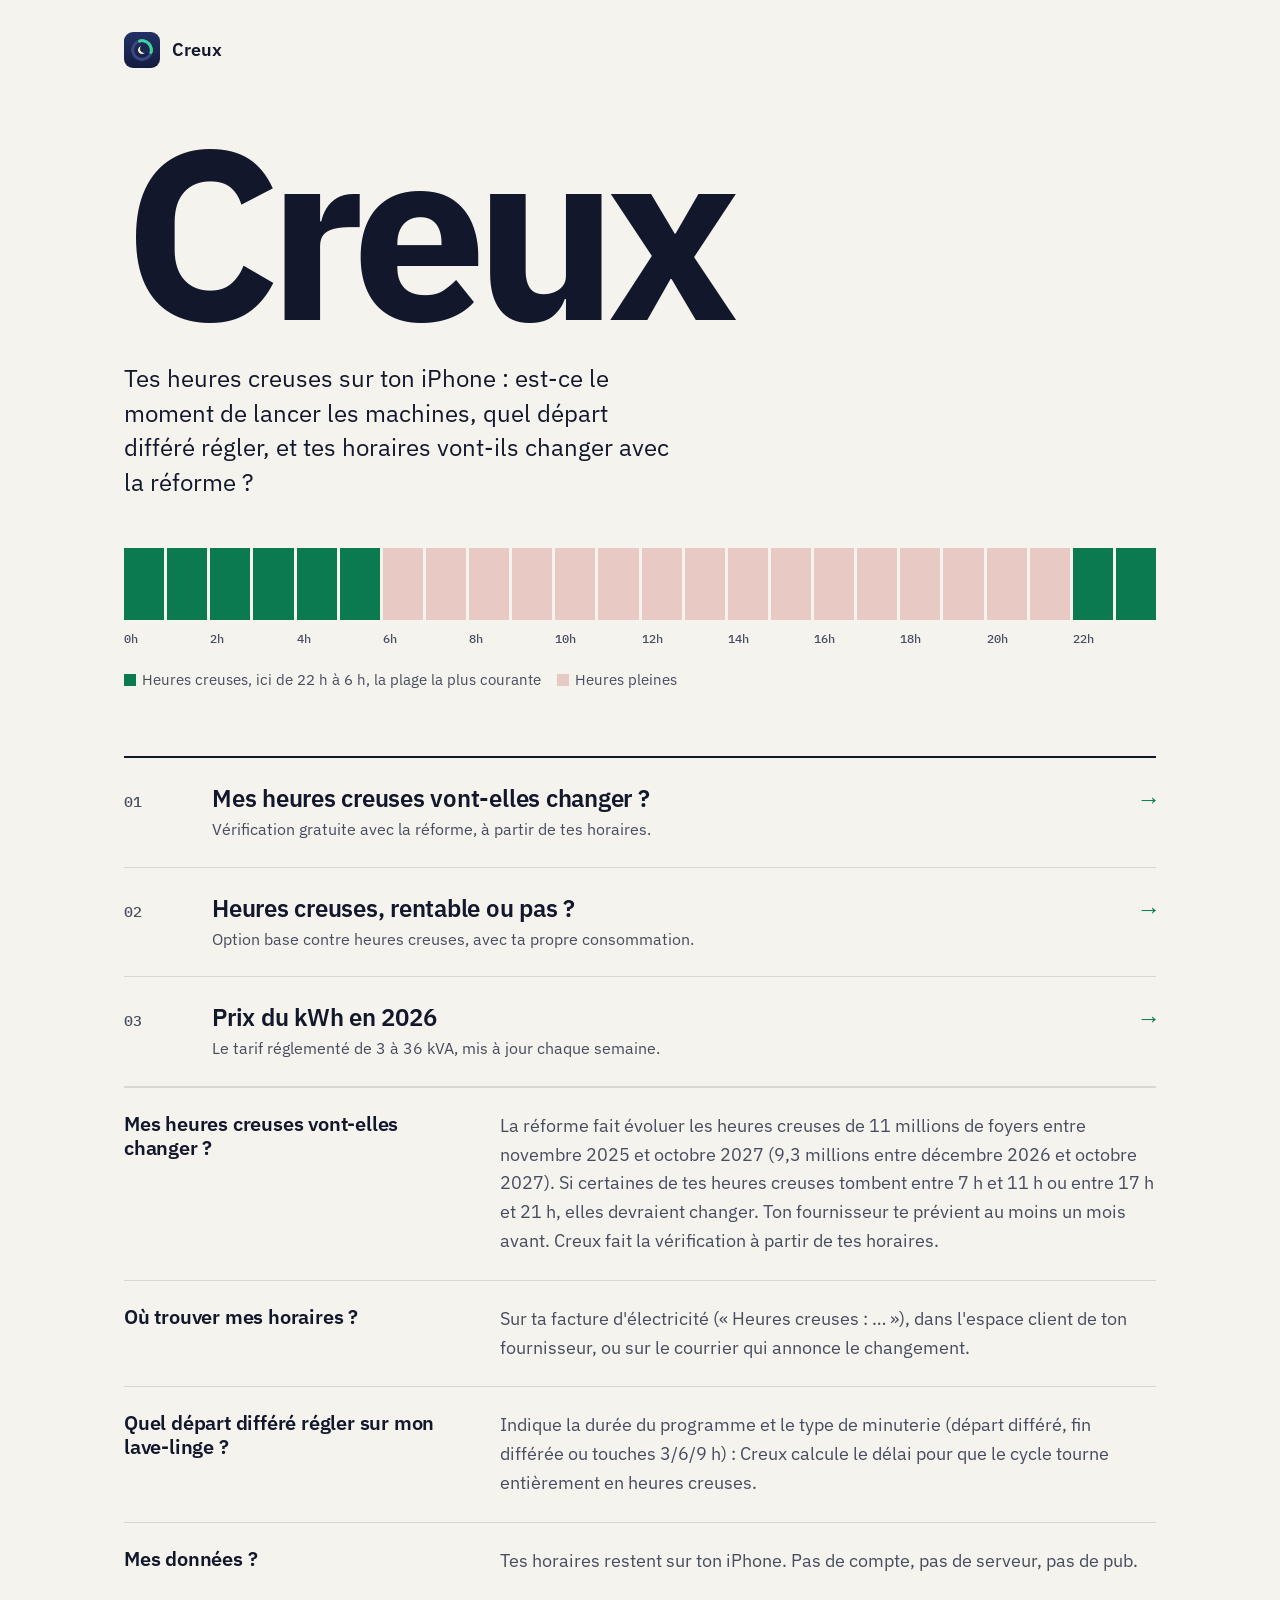
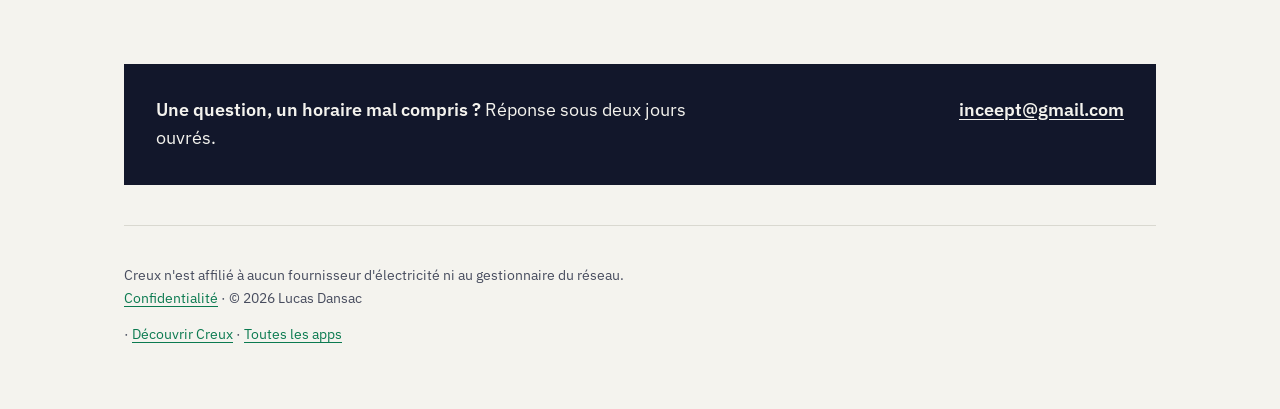
==== commit af140f64: "Lien vers la présentation de l'app et le site des apps Co-Authored-By: Claude Opus 5.5 <noreply@anth" ====
--- a/index.html
+++ b/index.html
@@ -16,4 +16,4 @@
 <section class="faq"><h2>Quel départ différé régler sur mon lave-linge ?</h2><p>Indique la durée du programme et le type de minuterie (départ différé, fin différée ou touches 3/6/9 h) : Creux calcule le délai pour que le cycle tourne entièrement en heures creuses.</p></section>
 <section class="faq"><h2>Mes données ?</h2><p>Tes horaires restent sur ton iPhone. Pas de compte, pas de serveur, pas de pub.</p></section>
 <div class="support"><p><strong>Une question, un horaire mal compris ?</strong> Réponse sous deux jours ouvrés.</p><a href="mailto:inceept@gmail.com?subject=Creux">inceept@gmail.com</a></div>
-<footer><p>Creux n'est affilié à aucun fournisseur d'électricité ni au gestionnaire du réseau. <a href="confidentialite.html">Confidentialité</a> · © 2026 Lucas Dansac</p></footer></main></body></html>
+<footer><p>Creux n'est affilié à aucun fournisseur d'électricité ni au gestionnaire du réseau. <a href="confidentialite.html">Confidentialité</a> · © 2026 Lucas Dansac</p> · <a href="/creux/">Découvrir Creux</a> · <a href="/">Toutes les apps</a></footer></main></body></html>
